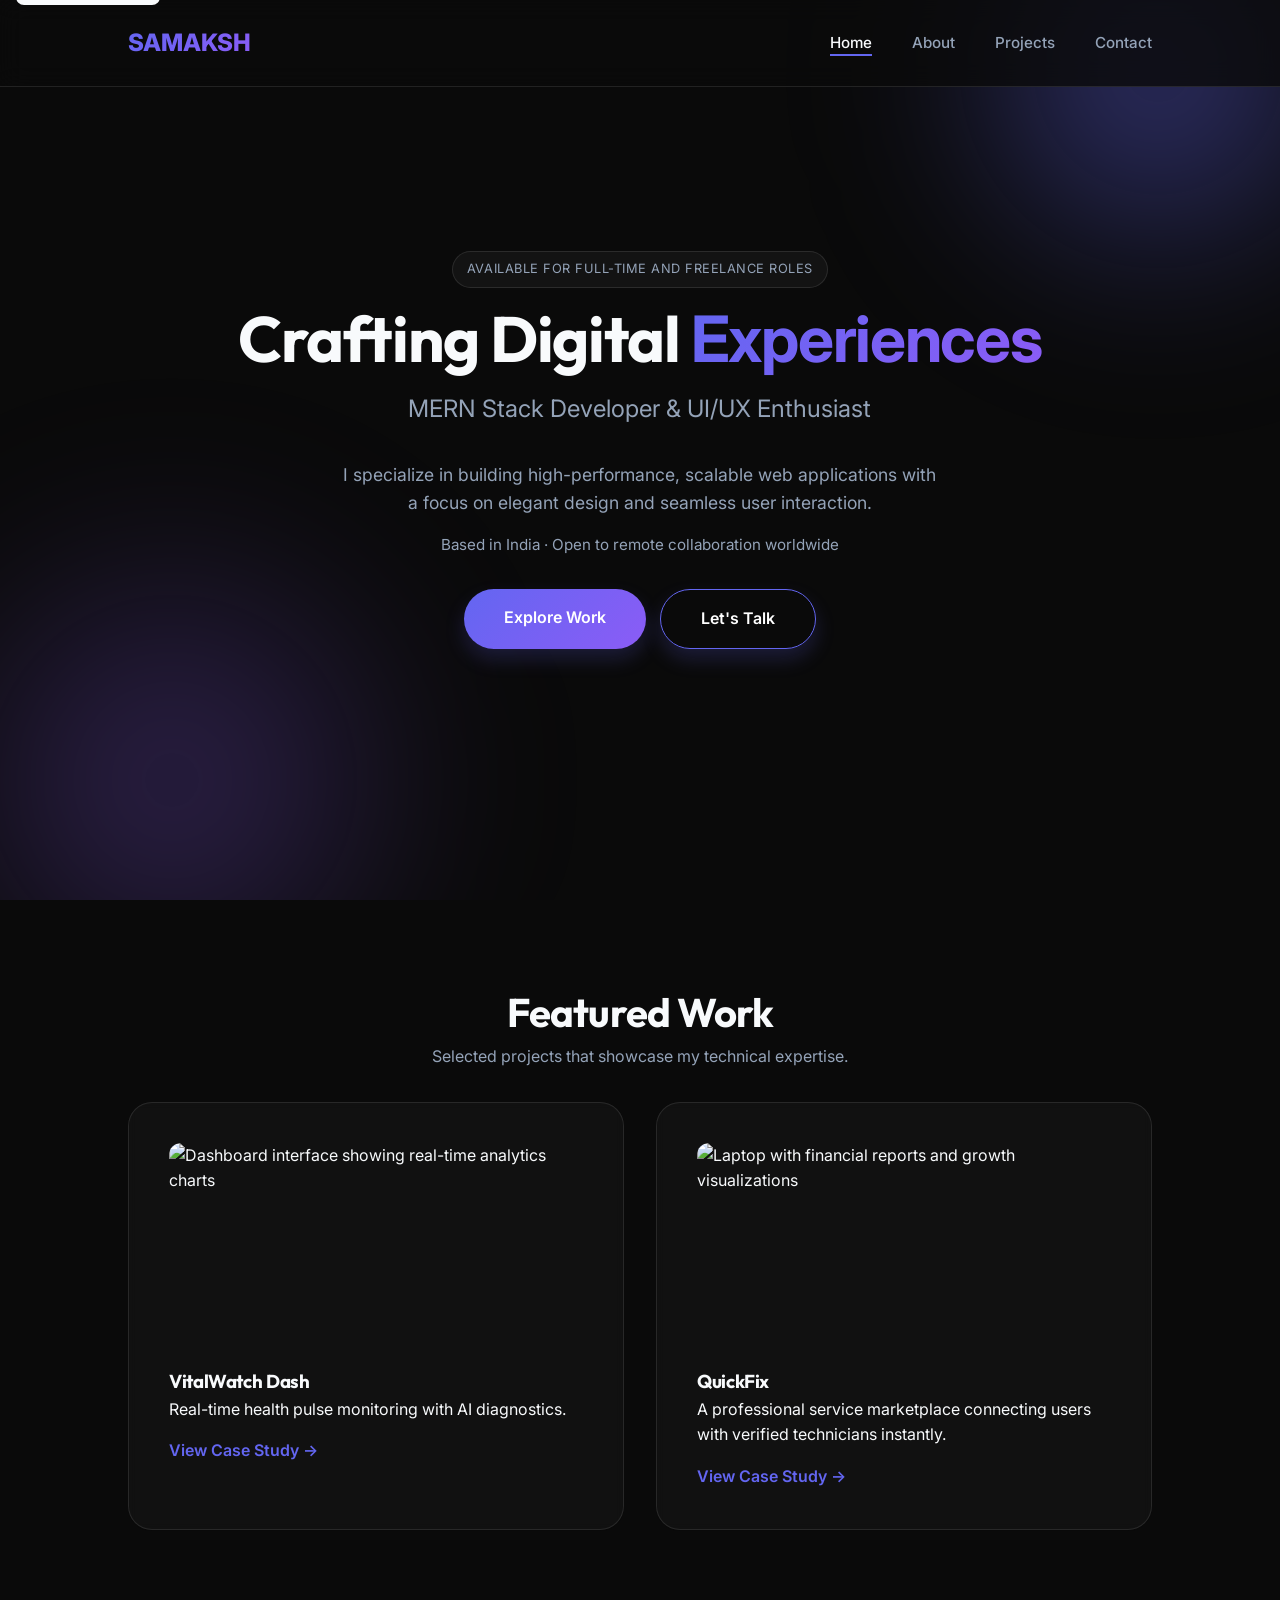
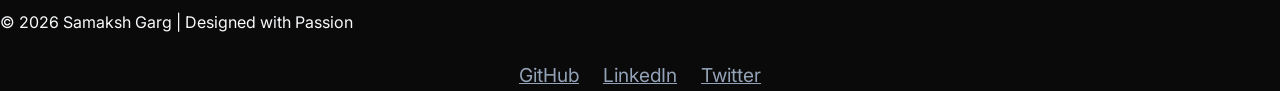
==== index.html @ 37ffe6bd "chore: quick commit 4" ====
<!DOCTYPE html>
<html lang="en">
<head>
  <meta charset="UTF-8">
  <meta name="viewport" content="width=device-width, initial-scale=1.0">
  <meta name="description" content="Professional portfolio of Samaksh Garg, a MERN Stack Developer specializing in high-performance web applications and premium UI/UX design.">
  <meta name="keywords" content="MERN Stack, Web Developer, React Developer, UI/UX, Portfolio, Samaksh Garg">
  <meta name="author" content="Samaksh Garg">
  <meta name="robots" content="index, follow">
  <title>Samaksh Garg | MERN Stack Developer Portfolio</title>
  <meta name="theme-color" content="#0a0a0a">
  <meta name="color-scheme" content="dark light">
  <link rel="canonical" href="https://samakshgarg.github.io/portfolio/index.html">
  <meta property="og:type" content="website">
  <meta property="og:site_name" content="Samaksh Garg Portfolio">
  <meta property="og:title" content="Samaksh Garg | MERN Stack Developer">
  <meta property="og:description" content="Portfolio of Samaksh Garg featuring full-stack web projects, frontend craftsmanship, and practical product engineering.">
  <meta property="og:url" content="https://samakshgarg.github.io/portfolio/index.html">
  <meta property="og:image" content="https://samakshgarg.github.io/portfolio/images/img1.jpg">
  <meta property="og:image:alt" content="Samaksh Garg portfolio preview image">
  <meta name="twitter:card" content="summary_large_image">
  <meta name="twitter:site" content="@samakshgarg">
  <meta name="twitter:title" content="Samaksh Garg | MERN Stack Developer">
  <meta name="twitter:description" content="Explore full-stack projects and modern web experiences by Samaksh Garg.">
  <meta name="twitter:image" content="https://samakshgarg.github.io/portfolio/images/img1.jpg">
  <meta name="twitter:image:alt" content="Samaksh Garg portfolio preview image">
  <link rel="dns-prefetch" href="//images.unsplash.com">
  <link rel="preconnect" href="https://images.unsplash.com" crossorigin>
  <link rel="stylesheet" href="css/style.css">
</head>
<body>
  <a href="#main-content" class="skip-link">Skip to content</a>

  <nav class="navbar" aria-label="Primary">
    <a class="logo" href="index.html" aria-label="Go to homepage">SAMAKSH</a>
    <ul class="nav-links">
      <li><a href="index.html">Home</a></li>
      <li><a href="about.html">About</a></li>
      <li><a href="projects.html">Projects</a></li>
      <li><a href="contact.html">Contact</a></li>
    </ul>
  </nav>

  <main id="main-content">
  <section class="hero" aria-labelledby="hero-title">
    <div class="hero-content fade-in">
      <div class="hero-tag">Available for full-time and freelance roles</div>
      <h1 id="hero-title">Crafting Digital <span>Experiences</span></h1>
      <p class="role">MERN Stack Developer & UI/UX Enthusiast</p>
      <p class="intro">
        I specialize in building high-performance, scalable web applications with a focus on elegant design and seamless user interaction.
      </p>
      <p class="intro-meta">Based in India · Open to remote collaboration worldwide</p>
      <div class="hero-btns">
        <a href="projects.html" class="btn" aria-label="Explore portfolio projects">Explore Work</a>
        <a href="contact.html" class="btn btn-outline" aria-label="Contact Samaksh Garg">Let's Talk</a>
      </div>
    </div>
  </section>

  <section class="projects-preview" aria-labelledby="featured-work-title">
    <div class="section-header">
      <h2 id="featured-work-title">Featured Work</h2>
      <p>Selected projects that showcase my technical expertise.</p>
    </div>
    <div class="cards preview-cards">
      <div class="card">
        <img
          class="card-img"
          src="https://images.unsplash.com/photo-1551288049-bbbda536339a?auto=format&fit=crop&q=80&w=600"
          alt="Dashboard interface showing real-time analytics charts"
          width="600"
          height="400"
          loading="lazy"
          decoding="async"
          fetchpriority="low"
        >
        <h3>VitalWatch Dash</h3>
        <p>Real-time health pulse monitoring with AI diagnostics.</p>
        <a href="projects.html#project-vitalwatch" class="preview-link">View Case Study →</a>
      </div>
      <div class="card">
        <img
          class="card-img"
          src="https://images.unsplash.com/photo-1460925895917-afdab827c52f?auto=format&fit=crop&q=80&w=600"
          alt="Laptop with financial reports and growth visualizations"
          width="600"
          height="400"
          loading="lazy"
          decoding="async"
          fetchpriority="low"
        >
        <h3>QuickFix</h3>
        <p>A professional service marketplace connecting users with verified technicians instantly.</p>
        <a href="projects.html#project-quickfix" class="preview-link">View Case Study →</a>
      </div>
    </div>
  </section>
  </main>

  <footer class="footer">
    <p>© <span data-current-year>2026</span> Samaksh Garg | Designed with Passion</p>
    <div class="footer-socials" aria-label="Social links" role="navigation">
      <a href="https://github.com/samakshgarg" target="_blank" rel="me noopener noreferrer" aria-label="Visit Samaksh on GitHub">GitHub</a>
      <a href="https://linkedin.com/in/samakshgarg" target="_blank" rel="me noopener noreferrer" aria-label="Visit Samaksh on LinkedIn">LinkedIn</a>
      <a href="https://twitter.com/samakshgarg" target="_blank" rel="me noopener noreferrer" aria-label="Visit Samaksh on Twitter">Twitter</a>
    </div>
  </footer>

  <button id="backToTop" title="Go to top" class="back-to-top" aria-label="Back to top" hidden>
    <span aria-hidden="true">↑</span>
  </button>

  <script src="js/main.js"></script>
  <script type="application/ld+json">
    {
      "@context": "https://schema.org",
      "@graph": [
        {
          "@type": "WebSite",
          "name": "Samaksh Garg Portfolio",
          "url": "https://samakshgarg.github.io/portfolio/index.html",
          "inLanguage": "en",
          "description": "Portfolio website of Samaksh Garg featuring full-stack web projects and frontend-focused product work.",
          "about": {
            "@id": "https://samakshgarg.github.io/portfolio/index.html#person"
          },
          "potentialAction": {
            "@type": "SearchAction",
            "target": "https://samakshgarg.github.io/portfolio/projects.html?q={search_term_string}",
            "query-input": "required name=search_term_string"
          }
        },
        {
          "@type": "WebPage",
          "name": "Home",
          "url": "https://samakshgarg.github.io/portfolio/index.html",
          "isPartOf": {
            "@id": "https://samakshgarg.github.io/portfolio/index.html"
          },
          "about": {
            "@id": "https://samakshgarg.github.io/portfolio/index.html#person"
          }
        },
        {
          "@type": "Person",
          "@id": "https://samakshgarg.github.io/portfolio/index.html#person",
          "name": "Samaksh Garg",
          "url": "https://samakshgarg.github.io/portfolio/index.html",
          "jobTitle": "MERN Stack Developer",
          "description": "MERN stack developer focused on building scalable and user-friendly digital products.",
          "knowsAbout": [
            "MongoDB",
            "Express.js",
            "React",
            "Node.js",
            "UI/UX Design",
            "Web Performance"
          ],
          "sameAs": [
            "https://github.com/samakshgarg",
            "https://linkedin.com/in/samakshgarg",
            "https://twitter.com/samakshgarg"
          ]
        }
      ]
    }
  </script>
</body>
</html>

<!-- quick commit 01 -->

<!-- quick commit 02 -->

<!-- quick commit 03 -->

<!-- quick commit 04 -->

<!-- quick commit 05 -->

<!-- quick commit 06 -->

<!-- quick commit 07 -->

<!-- quick commit 08 -->

<!-- quick commit 09 -->

<!-- quick commit 10 -->

<!-- quick commit 01 -->

<!-- quick commit 02 -->

<!-- quick commit 03 -->

<!-- quick commit 04 -->
---- css/style.css ----
@import url('https://fonts.googleapis.com/css2?family=Inter:wght@300;400;500;600&family=Outfit:wght@400;500;600;700;800&display=swap');

:root {
  --bg-dark: #0a0a0a;
  --bg-card: rgba(255, 255, 255, 0.03);
  --primary: #6366f1;
  --primary-glow: rgba(99, 102, 241, 0.5);
  --secondary: #8b5cf6;
  --text-main: #f8fafc;
  --text-dim: #94a3b8;
  --glass-border: rgba(255, 255, 255, 0.1);
  --nav-bg: rgba(10, 10, 10, 0.8);
  --transition: all 0.4s cubic-bezier(0.16, 1, 0.3, 1);
}

* {
  margin: 0;
  padding: 0;
  box-sizing: border-box;
  font-family: 'Inter', sans-serif;
}

body {
  background-color: var(--bg-dark);
  color: var(--text-main);
  line-height: 1.6;
  min-height: 100vh;
  display: flex;
  flex-direction: column;
  overflow-x: hidden;
}

h1, h2, h3, h4 {
  font-family: 'Outfit', sans-serif;
  font-weight: 700;
  letter-spacing: -0.02em;
}

/* Animations */
@keyframes fadeIn {
  from { opacity: 0; transform: translateY(20px); }
  to { opacity: 1; transform: translateY(0); }
}

.fade-in {
  animation: fadeIn 0.8s ease-out forwards;
}

/* Navbar */
.navbar {
  position: fixed;
  top: 0;
  left: 0;
  right: 0;
  z-index: 1000;
  padding: 1.5rem 10%;
  display: flex;
  justify-content: space-between;
  align-items: center;
  background: var(--nav-bg);
  backdrop-filter: blur(12px);
  border-bottom: 1px solid var(--glass-border);
  transition: var(--transition);
}

.navbar.scrolled {
  padding-top: 1rem;
  padding-bottom: 1rem;
  box-shadow: 0 12px 30px rgba(2, 6, 23, 0.4);
}

.logo {
  font-size: 1.5rem;
  font-weight: 800;
  background: linear-gradient(135deg, var(--primary), var(--secondary));
  -webkit-background-clip: text;
  -webkit-text-fill-color: transparent;
  text-decoration: none;
  display: inline-block;
  cursor: pointer;
  transition: var(--transition);
}

.logo:hover {
  transform: scale(1.05);
  filter: drop-shadow(0 0 8px var(--primary-glow));
}

.nav-links {
  display: flex;
  list-style: none;
  gap: 2.5rem;
}

.nav-links a {
  text-decoration: none;
  color: var(--text-dim);
  font-weight: 500;
  font-size: 0.95rem;
  transition: var(--transition);
  position: relative;
}

.nav-links a:hover, .nav-links a.active {
  color: var(--text-main);
}

.nav-links a::after {
  content: '';
  position: absolute;
  bottom: -4px;
  left: 0;
  width: 0;
  height: 2px;
  background: var(--primary);
  transition: var(--transition);
}

.nav-links a:hover::after, .nav-links a.active::after {
  width: 100%;
}

a:focus-visible,
button:focus-visible,
input:focus-visible,
textarea:focus-visible {
  outline: 2px dashed var(--secondary);
  outline-offset: 4px;
}

/* Hero Section */
.hero {
  height: 100vh;
  display: flex;
  align-items: center;
  justify-content: center;
  text-align: center;
  padding: 0 10%;
  position: relative;
  overflow: hidden;
}

.hero::before {
  content: '';
  position: absolute;
  top: -20%;
  right: -10%;
  width: 500px;
  height: 500px;
  background: radial-gradient(circle, var(--primary-glow) 0%, transparent 70%);
  filter: blur(80px);
  z-index: -1;
}

.hero::after {
  content: '';
  position: absolute;
  bottom: -20%;
  left: -10%;
  width: 600px;
  height: 600px;
  background: radial-gradient(circle, rgba(139, 92, 246, 0.3) 0%, transparent 70%);
  filter: blur(80px);
  z-index: -1;
}

.hero-content h1 {
  font-size: 4rem;
  margin-bottom: 1rem;
  line-height: 1.1;
}

.hero-content h1 span {
  background: linear-gradient(135deg, var(--primary), var(--secondary));
  -webkit-background-clip: text;
  -webkit-text-fill-color: transparent;
}

.hero-tag {
  display: inline-block;
  margin-bottom: 1rem;
  padding: 0.45rem 0.9rem;
  border: 1px solid var(--glass-border);
  border-radius: 999px;
  font-size: 0.8rem;
  letter-spacing: 0.04em;
  text-transform: uppercase;
  color: var(--text-dim);
  background: rgba(255, 255, 255, 0.04);
}

.role {
  font-size: 1.5rem;
  color: var(--text-dim);
  margin-bottom: 2rem;
  font-weight: 400;
}

.intro {
  max-width: 600px;
  margin: 0 auto 3rem;
  color: var(--text-dim);
  font-size: 1.1rem;
}

.intro-meta {
  color: var(--text-dim);
  margin: -2rem 0 2rem;
  font-size: 0.95rem;
}

.hero-btns {
  display: flex;
  justify-content: center;
  flex-wrap: wrap;
  gap: 0.9rem;
}

.btn {
  display: inline-block;
  padding: 1rem 2.5rem;
  background: linear-gradient(135deg, var(--primary), var(--secondary));
  color: white;
  text-decoration: none;
  border-radius: 50px;
  font-weight: 600;
  box-shadow: 0 10px 20px rgba(99, 102, 241, 0.2);
  transition: var(--transition);
}

.btn:hover {
  transform: translateY(-5px);
  box-shadow: 0 15px 30px rgba(99, 102, 241, 0.4);
}

.btn-outline {
  background: transparent;
  border: 1px solid var(--primary);
}

.btn-outline:hover {
  border-color: var(--secondary);
}

/* About Section */
.about {
  padding: 10rem 10% 5rem;
  max-width: 1200px;
  margin: 0 auto;
}

.about-content h2 {
  font-size: 2.5rem;
  margin-bottom: 2rem;
}

.about-kicker {
  text-transform: uppercase;
  letter-spacing: 0.08em;
  color: var(--primary);
  font-size: 0.85rem;
  font-weight: 600;
  margin-bottom: 0.75rem;
}

.about-lead {
  color: var(--text-main);
  font-size: 1.2rem;
  max-width: 60ch;
}

.about-content p {
  color: var(--text-dim);
  margin-bottom: 1.5rem;
  font-size: 1.1rem;
}

.skills-container {
  margin-top: 3rem;
}

.skills {
  display: flex;
  flex-wrap: wrap;
  gap: 1rem;
  list-style: none;
  margin-top: 1rem;
}

.skills li {
  background: var(--bg-card);
  border: 1px solid var(--glass-border);
  padding: 0.5rem 1.5rem;
  border-radius: 50px;
  font-size: 0.9rem;
  color: var(--text-main);
  transition: var(--transition);
}

.skills li:hover {
  background: var(--primary);
  border-color: var(--primary);
  transform: translateY(-3px);
}

.focus-areas {
  margin: 1rem 0 2rem;
  padding-left: 1.1rem;
  color: var(--text-dim);
}

.focus-areas li {
  margin-bottom: 0.5rem;
}

.journey-timeline {
  margin: 1rem 0 2rem;
  padding-left: 1.2rem;
  color: var(--text-dim);
}

.journey-timeline li {
  margin-bottom: 0.75rem;
}

.principles-grid {
  display: grid;
  grid-template-columns: repeat(auto-fit, minmax(220px, 1fr));
  gap: 1rem;
  margin-top: 1rem;
}

.principles-grid article {
  background: var(--bg-card);
  border: 1px solid var(--glass-border);
  border-radius: 14px;
  padding: 1rem;
}

.principles-grid h4 {
  margin-bottom: 0.5rem;
}

.principles-grid p {
  margin-bottom: 0;
  font-size: 0.98rem;
}

.learning-track {
  list-style: none;
  margin-top: 1rem;
  display: grid;
  gap: 0.75rem;
}

.learning-track li {
  border-left: 3px solid var(--primary);
  padding-left: 0.75rem;
  color: var(--text-dim);
}

.about-cta {
  margin-top: 2rem;
  padding: 1.25rem;
  border: 1px solid var(--glass-border);
  border-radius: 14px;
  background: linear-gradient(135deg, rgba(99, 102, 241, 0.12), rgba(139, 92, 246, 0.08));
}

.about-cta p {
  margin-bottom: 1rem;
}

.section-header {
  text-align: center;
  padding: 5rem 0 2rem;
}

.section-header h2 {
  font-size: 2.5rem;
}

.section-header p {
  color: var(--text-dim);
}

.preview-cards {
  padding: 0 10% 5rem;
}

.card-img {
  width: 100%;
  height: 200px;
  border-radius: 12px;
  margin-bottom: 1.5rem;
  object-fit: cover;
  display: block;
}

.preview-link {
  color: var(--primary);
  text-decoration: none;
  font-weight: 600;
  margin-top: 1rem;
  display: block;
}

.preview-link:focus-visible,
.project-link:focus-visible,
.footer-socials a:focus-visible {
  outline: 2px dashed var(--secondary);
  outline-offset: 4px;
  border-radius: 6px;
}

.back-to-top {
  display: none;
  position: fixed;
  bottom: 30px;
  right: 30px;
  z-index: 99;
  background: var(--primary);
  color: white;
  border: none;
  outline: none;
  padding: 15px;
  border-radius: 50%;
  cursor: pointer;
  font-size: 18px;
  transition: var(--transition);
  box-shadow: 0 5px 15px var(--primary-glow);
}

.back-to-top:hover {
  transform: translateY(-3px);
  filter: brightness(1.1);
}

/* Projects Section */
.projects {
  padding: 10rem 10%;
}

.projects h2 {
  font-size: 2.5rem;
  margin-bottom: 3rem;
  text-align: center;
}

.cards {
  display: grid;
  grid-template-columns: repeat(auto-fit, minmax(300px, 1fr));
  gap: 2rem;
}

.card {
  background: var(--bg-card);
  border: 1px solid var(--glass-border);
  border-radius: 24px;
  padding: 2.5rem;
  transition: var(--transition);
  backdrop-filter: blur(5px);
  position: relative;
  overflow: hidden;
}

.card::before {
  content: '';
  position: absolute;
  top: 0;
  left: 0;
  right: 0;
  height: 2px;
  background: linear-gradient(90deg, transparent, var(--primary), transparent);
  transform: translateX(-100%);
  transition: 0.6s;
}

.card:hover::before {
  transform: translateX(100%);
}

.card:hover {
  transform: translateY(-10px);
  background: rgba(255, 255, 255, 0.05);
  border-color: var(--primary);
}

.project-link {
  display: inline-block;
  margin-top: 1rem;
  color: var(--primary);
  text-decoration: none;
  font-weight: 600;
}

.project-link:hover {
  color: var(--secondary);
}

.tech-stack {
  color: var(--text-dim);
  font-size: 0.9rem;
  margin-top: 0.75rem;
  letter-spacing: 0.01em;
}

/* Contact Section */
.contact {
  padding: 8rem 10%;
  display: flex;
  flex-direction: column;
  align-items: center;
}

.contact-intro {
  text-align: center;
  color: var(--text-dim);
  margin-bottom: 3rem;
}

.contact-form {
  width: 100%;
  max-width: 500px;
  background: var(--bg-card);
  padding: 3rem;
  border-radius: 32px;
  border: 1px solid var(--glass-border);
  backdrop-filter: blur(10px);
}

.contact-form input,
.contact-form textarea {
  width: 100%;
  padding: 1.2rem;
  background: rgba(255, 255, 255, 0.05);
  border: 1px solid var(--glass-border);
  border-radius: 12px;
  color: white;
  margin-bottom: 1.5rem;
  outline: none;
  transition: var(--transition);
}

.contact-form input:focus,
.contact-form textarea:focus {
  border-color: var(--primary);
  background: rgba(255, 255, 255, 0.08);
}

.contact-form input[aria-invalid="true"],
.contact-form textarea[aria-invalid="true"] {
  border-color: #fb7185;
  box-shadow: 0 0 0 1px rgba(251, 113, 133, 0.35);
}

.contact-form button {
  width: 100%;
  padding: 1.2rem;
  background: linear-gradient(135deg, var(--primary), var(--secondary));
  color: white;
  border: none;
  border-radius: 12px;
  font-weight: 600;
  cursor: pointer;
  transition: var(--transition);
}

.form-hint {
  color: var(--text-dim);
  font-size: 0.85rem;
  margin: -0.5rem 0 1.25rem;
}

.form-message {
  min-height: 1.25rem;
  font-size: 0.9rem;
  margin: -0.25rem 0 1rem;
}

.form-message-error {
  color: #fda4af;
}

.form-message-success {
  color: #86efac;
}

.contact-form button:hover {
  transform: scale(1.02);
  filter: brightness(1.1);
}

.contact-form button:disabled {
  opacity: 0.6;
  cursor: not-allowed;
  transform: none;
  filter: none;
}

.sr-only {
  position: absolute;
  width: 1px;
  height: 1px;
  padding: 0;
  margin: -1px;
  overflow: hidden;
  clip: rect(0, 0, 0, 0);
  white-space: nowrap;
  border: 0;
}

.skip-link {
  position: absolute;
  left: 1rem;
  top: -40px;
  background: var(--text-main);
  color: var(--bg-dark);
  padding: 0.6rem 1rem;
  border-radius: 8px;
  z-index: 1200;
  text-decoration: none;
}

.skip-link:focus {
  top: 1rem;
}

/* Gallery / Projects images */
.gallery {
  display: grid;
  grid-template-columns: repeat(auto-fit, minmax(250px, 1fr));
  gap: 1.5rem;
  padding: 0 10% 10rem;
}

.gallery img {
  width: 100%;
  height: 250px;
  border-radius: 20px;
  object-fit: cover;
  transition: var(--transition);
  border: 1px solid var(--glass-border);
}

.gallery img:hover {
  transform: scale(1.05);
  border-color: var(--primary);
}

/* Custom Scrollbar */
::-webkit-scrollbar {
  width: 10px;
}

::-webkit-scrollbar-track {
  background: var(--bg-dark);
}

::-webkit-scrollbar-thumb {
  background: linear-gradient(var(--primary), var(--secondary));
  border-radius: 10px;
  border: 3px solid var(--bg-dark);
}

::-webkit-scrollbar-thumb:hover {
  background: var(--primary);
}

/* Footer Section Fixes */
.footer-socials {
  margin-top: 1.5rem;
  display: flex;
  justify-content: center;
  gap: 1.5rem;
}

.footer-socials a {
  color: var(--text-dim);
  font-size: 1.2rem;
  transition: var(--transition);
}

.footer-socials a:hover {
  color: var(--primary);
  transform: translateY(-3px);
}

@media (prefers-reduced-motion: reduce) {
  *,
  *::before,
  *::after {
    animation: none !important;
    transition: none !important;
    scroll-behavior: auto !important;
  }
}

@media (max-width: 768px) {
  .hero-content h1 {
    font-size: 2.5rem;
  }

  .hero-btns .btn {
    width: min(280px, 100%);
  }
  
  .navbar {
    padding: 1rem 5%;
    flex-direction: column;
    gap: 0.75rem;
  }
  
  .nav-links {
    display: flex;
    flex-wrap: wrap;
    justify-content: center;
    gap: 1rem;
  }
  
  .about, .projects, .contact {
    padding: 6rem 5% 3rem;
  }

  .about-content h2 {
    font-size: 2rem;
    margin-bottom: 1.25rem;
  }

  .about-lead {
    font-size: 1.05rem;
  }

  .skills li {
    padding: 0.45rem 1rem;
  }

  .journey-timeline {
    padding-left: 1rem;
  }

  .about-cta {
    padding: 1rem;
  }

  .about-cta .btn {
    width: 100%;
    text-align: center;
  }
}
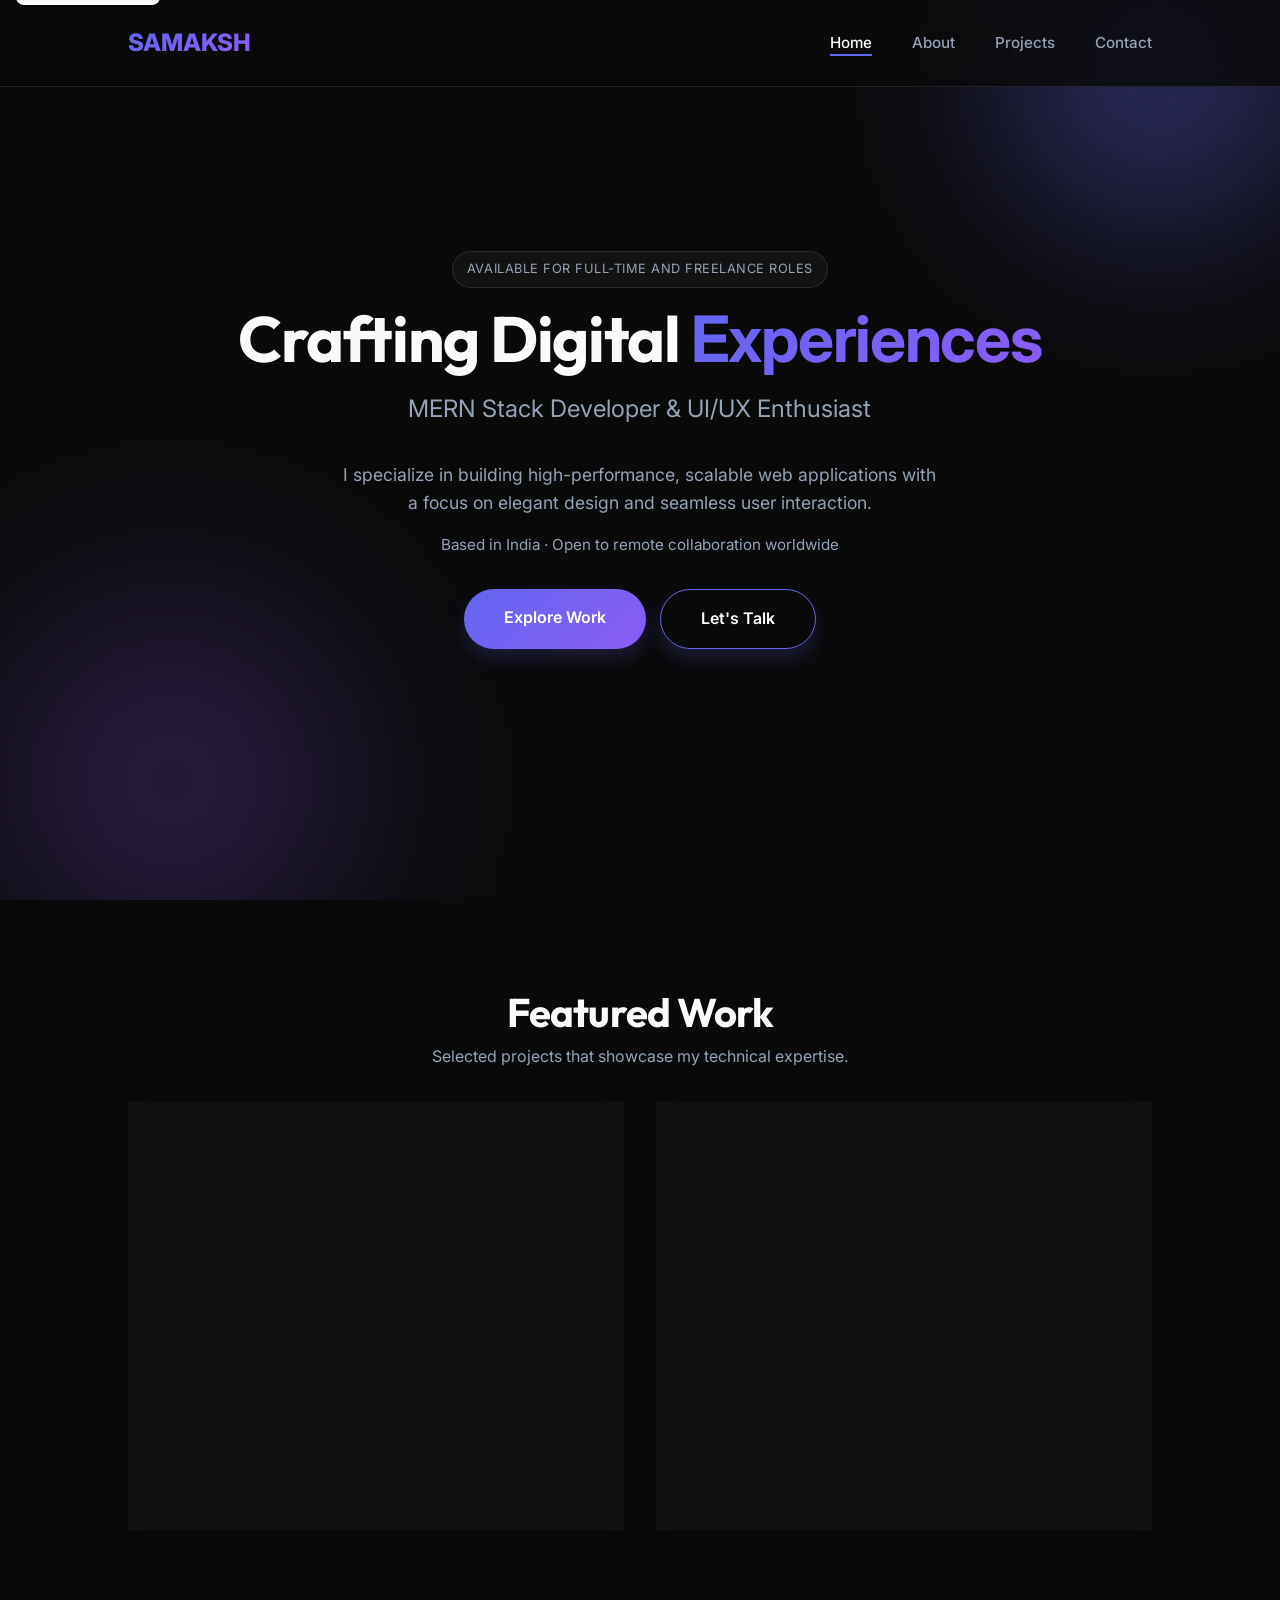
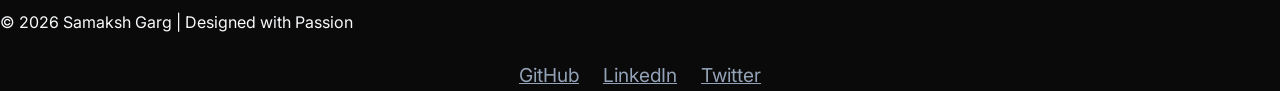
==== commit 47bedf47: "feat(seo): add hreflang alternate link to index.html" ====
--- a/index.html
+++ b/index.html
@@ -11,6 +11,7 @@
   <meta name="theme-color" content="#0a0a0a">
   <meta name="color-scheme" content="dark light">
   <link rel="canonical" href="https://samakshgarg.github.io/portfolio/index.html">
+  <link rel="alternate" href="https://samakshgarg.github.io/portfolio/index.html" hreflang="en">
   <meta property="og:type" content="website">
   <meta property="og:site_name" content="Samaksh Garg Portfolio">
   <meta property="og:title" content="Samaksh Garg | MERN Stack Developer">
@@ -168,31 +169,3 @@
   </script>
 </body>
 </html>
-
-<!-- quick commit 01 -->
-
-<!-- quick commit 02 -->
-
-<!-- quick commit 03 -->
-
-<!-- quick commit 04 -->
-
-<!-- quick commit 05 -->
-
-<!-- quick commit 06 -->
-
-<!-- quick commit 07 -->
-
-<!-- quick commit 08 -->
-
-<!-- quick commit 09 -->
-
-<!-- quick commit 10 -->
-
-<!-- quick commit 01 -->
-
-<!-- quick commit 02 -->
-
-<!-- quick commit 03 -->
-
-<!-- quick commit 04 -->
--- a/css/style.css
+++ b/css/style.css
@@ -414,7 +414,9 @@
 }
 
 .back-to-top {
-  display: none;
+  display: inline-flex;
+  align-items: center;
+  justify-content: center;
   position: fixed;
   bottom: 30px;
   right: 30px;
@@ -431,6 +433,10 @@
   box-shadow: 0 5px 15px var(--primary-glow);
 }
 
+.back-to-top[hidden] {
+  display: none;
+}
+
 .back-to-top:hover {
   transform: translateY(-3px);
   filter: brightness(1.1);
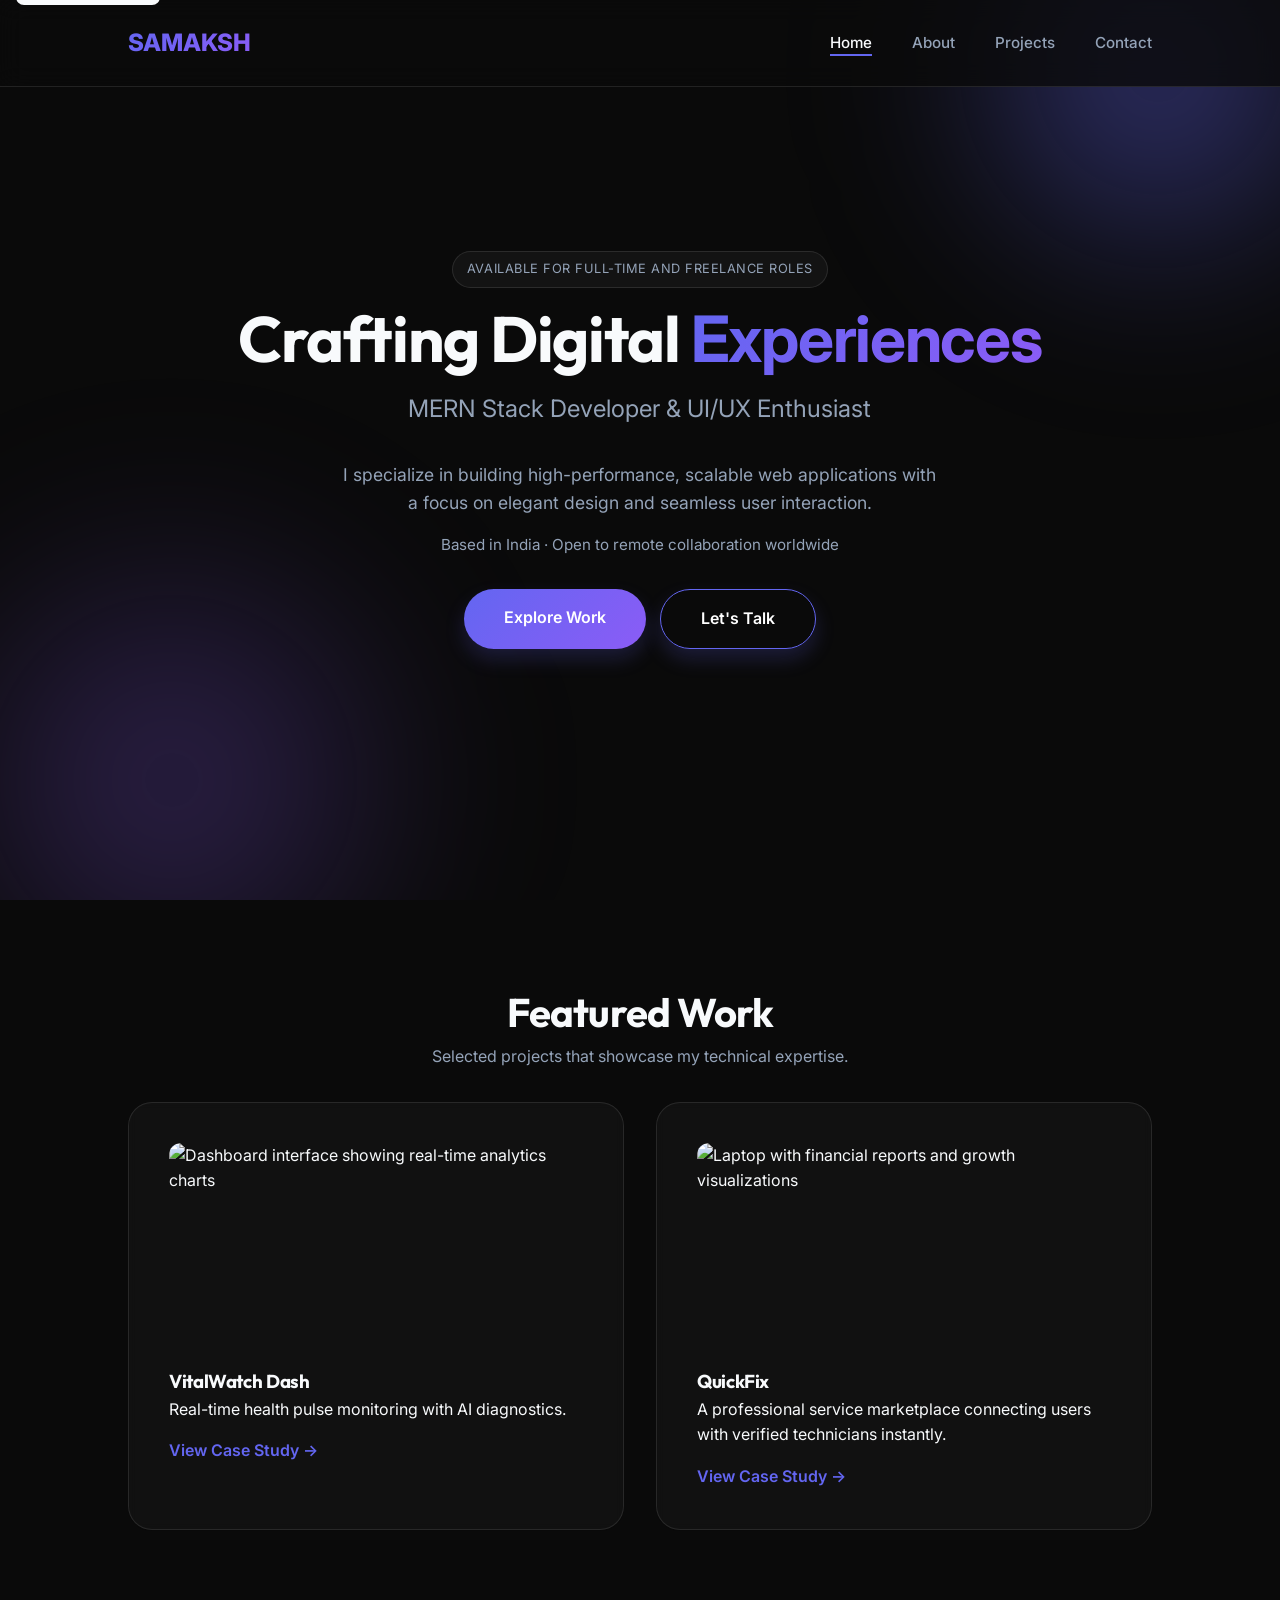
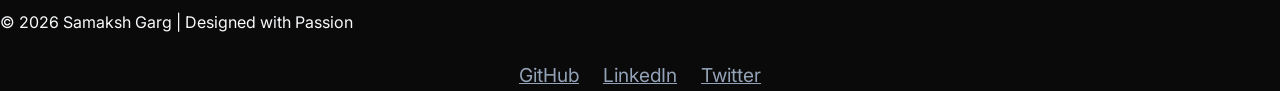
==== commit 73339c4d: "feat(a11y): improve navbar semantics and mark active link" ====
--- a/index.html
+++ b/index.html
@@ -32,10 +32,10 @@
 <body>
   <a href="#main-content" class="skip-link">Skip to content</a>
 
-  <nav class="navbar" aria-label="Primary">
+  <nav class="navbar" role="navigation" aria-label="Primary">
     <a class="logo" href="index.html" aria-label="Go to homepage">SAMAKSH</a>
     <ul class="nav-links">
-      <li><a href="index.html">Home</a></li>
+      <li><a href="index.html" aria-current="page">Home</a></li>
       <li><a href="about.html">About</a></li>
       <li><a href="projects.html">Projects</a></li>
       <li><a href="contact.html">Contact</a></li>
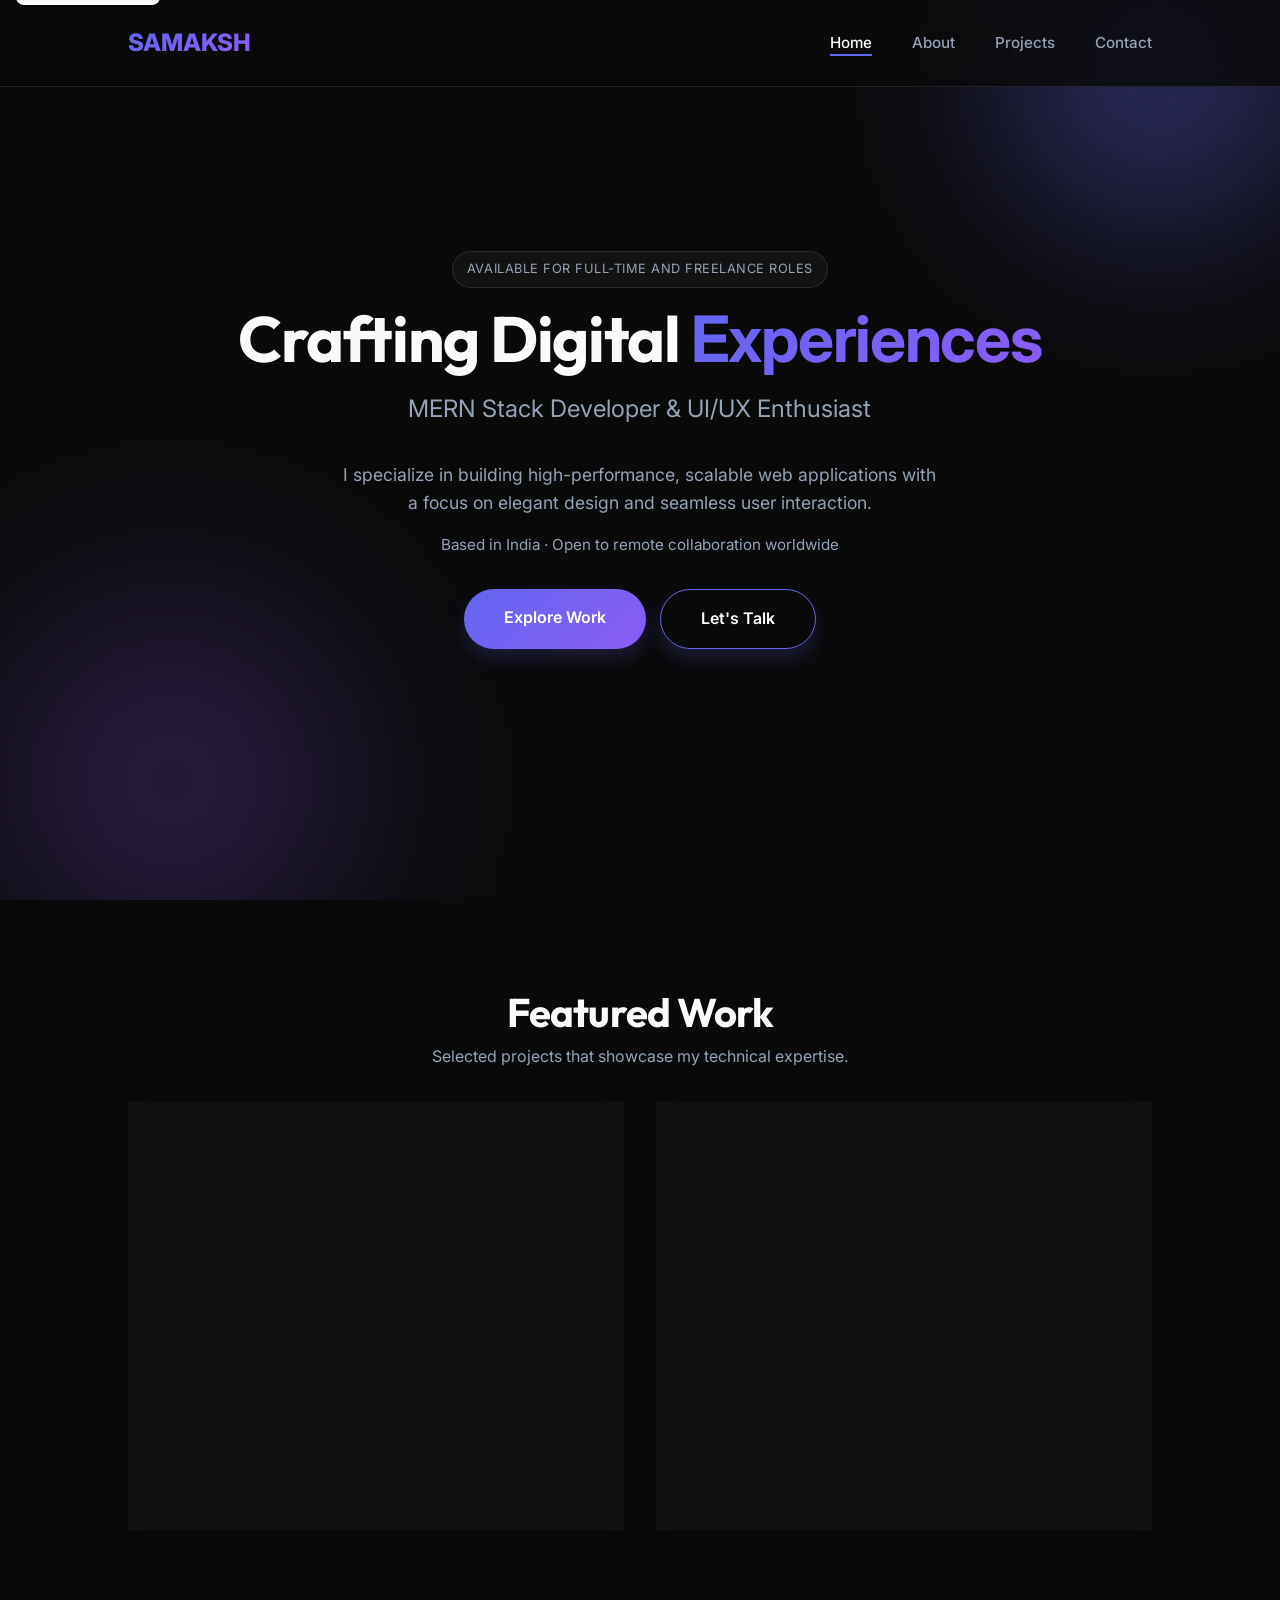
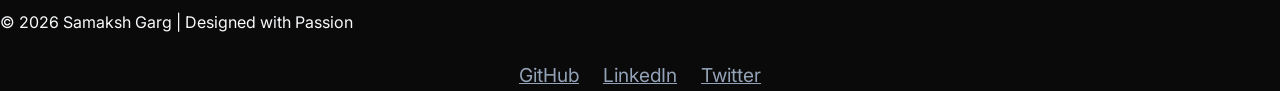
==== commit 63fc6712: "feat(a11y): add roles and labels to footer for accessibility" ====
--- a/index.html
+++ b/index.html
@@ -99,7 +99,7 @@
   </section>
   </main>
 
-  <footer class="footer">
+  <footer class="footer" role="contentinfo" aria-label="Site footer">
     <p>© <span data-current-year>2026</span> Samaksh Garg | Designed with Passion</p>
     <div class="footer-socials" aria-label="Social links" role="navigation">
       <a href="https://github.com/samakshgarg" target="_blank" rel="me noopener noreferrer" aria-label="Visit Samaksh on GitHub">GitHub</a>
